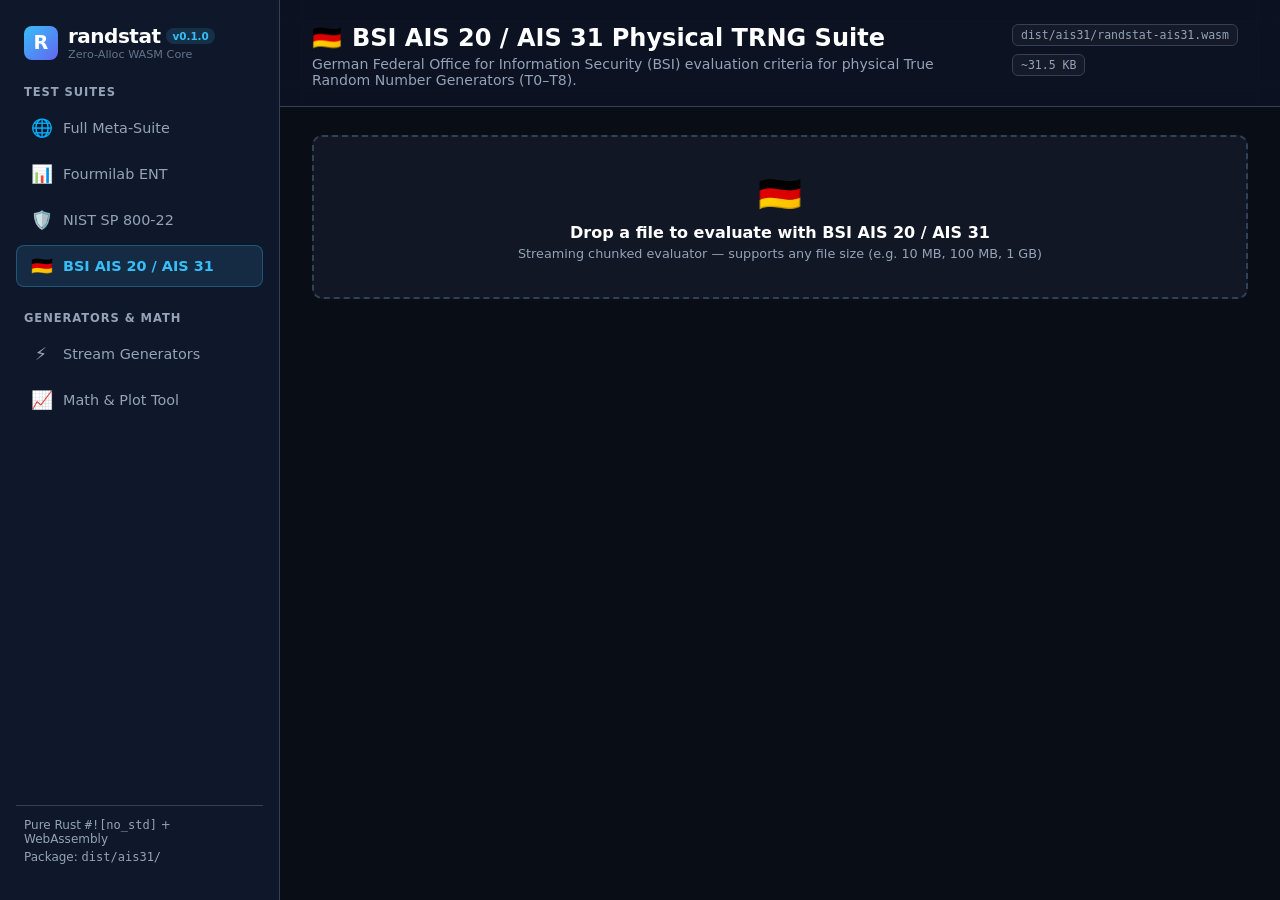
==== examples/ais31.html @ a727498a "- Added Generators, - Added Wasm Example - Correction in NIST/AIS31" ====
<!DOCTYPE html>
<html lang="en">
<head>
  <meta charset="UTF-8">
  <meta name="viewport" content="width=device-width, initial-scale=1.0">
  <title>BSI AIS 20 / AIS 31 Suite — Randstat WebAssembly</title>
  <link rel="stylesheet" href="shared.css">
</head>
<body>

  <!-- ─── Sidebar Navigation ──────────────────────────────────────────────── -->
  <aside id="sidebar">
    <a href="index.html" class="brand">
      <div class="brand-icon">R</div>
      <div>
        <div style="display: flex; align-items: center; gap: 6px;">
          <span class="brand-title">randstat</span>
          <span class="brand-badge">v0.1.0</span>
        </div>
        <div style="font-size: 0.7rem; color: #64748b;">Zero-Alloc WASM Core</div>
      </div>
    </a>

    <div>
      <div class="nav-section-label">Test Suites</div>
      <ul class="nav-list">
        <li>
          <a href="index.html" class="nav-item">
            <span class="icon">🌐</span>
            <span>Full Meta-Suite</span>
          </a>
        </li>
        <li>
          <a href="ent.html" class="nav-item">
            <span class="icon">📊</span>
            <span>Fourmilab ENT</span>
          </a>
        </li>
        <li>
          <a href="nist.html" class="nav-item">
            <span class="icon">🛡️</span>
            <span>NIST SP 800-22</span>
          </a>
        </li>
        <li>
          <a href="ais31.html" class="nav-item active">
            <span class="icon">🇩🇪</span>
            <span>BSI AIS 20 / AIS 31</span>
          </a>
        </li>
      </ul>
    </div>

    <div>
      <div class="nav-section-label">Generators & Math</div>
      <ul class="nav-list">
        <li>
          <a href="generators.html" class="nav-item">
            <span class="icon">⚡</span>
            <span>Stream Generators</span>
          </a>
        </li>
        <li>
          <a href="math.html" class="nav-item">
            <span class="icon">📈</span>
            <span>Math & Plot Tool</span>
          </a>
        </li>
      </ul>
    </div>

    <div class="sidebar-footer">
      <div>Pure Rust <code>#![no_std]</code> + WebAssembly</div>
      <div>Package: <code>dist/ais31/</code></div>
    </div>
  </aside>

  <!-- ─── Main Content Container ──────────────────────────────────────────── -->
  <main id="main-content">
    <header class="page-header">
      <div>
        <h1 class="page-title"><span>🇩🇪</span> BSI AIS 20 / AIS 31 Physical TRNG Suite</h1>
        <p class="page-desc">German Federal Office for Information Security (BSI) evaluation criteria for physical True Random Number Generators (T0–T8).</p>
      </div>
      <div class="page-badges">
        <span class="page-badge">dist/ais31/randstat-ais31.wasm</span>
        <span class="page-badge">~31.5 KB</span>
      </div>
    </header>

    <div class="container">
      <div id="dropzone" class="dropzone">
        <div class="dropzone-icon">🇩🇪</div>
        <div class="dropzone-title">Drop a file to evaluate with BSI AIS 20 / AIS 31</div>
        <div class="dropzone-desc">Streaming chunked evaluator — supports any file size (e.g. 10 MB, 100 MB, 1 GB)</div>
        <input type="file" id="file-input" style="display: none;">
      </div>

      <div id="dashboard-container"></div>
    </div>
  </main>

  <!-- Import ONLY AIS 31 Bundle from dist/ais31/ -->
  <script src="../dist/ais31/randstat-ais31.min.js"></script>
  <script>
    let runner = null;

    async function init() {
      runner = await Ais31Runner.load('../dist/ais31/randstat-ais31.wasm');
      const container = document.getElementById('dashboard-container');
      const dropzone = document.getElementById('dropzone');
      const dropTitle = dropzone.querySelector('.dropzone-title');
      const fileInput = document.getElementById('file-input');

      async function processFile(file) {
        if (!file) return;
        runner.reset();
        const chunkSize = 64 * 1024;
        let offset = 0;
        const total = file.size;

        dropTitle.textContent = `Processing ${file.name} (0%)...`;

        while (offset < total) {
          const slice = file.slice(offset, offset + chunkSize);
          const buf = new Uint8Array(await slice.arrayBuffer());
          runner.update(buf);
          offset += chunkSize;
          const pct = Math.min(100, Math.round((offset / total) * 100));
          dropTitle.textContent = `Evaluating ${file.name} (${pct}%)...`;
        }

        const sizeStr = (total >= 1048576) ? (total / 1048576).toFixed(2) + ' MB' : Math.round(total / 1024) + ' KB';
        dropTitle.textContent = `✓ Evaluated ${file.name} (${sizeStr})`;
        const evaluation = runner.finalize();
        renderAis31Dashboard(container, evaluation);
      }

      dropzone.addEventListener('click', () => fileInput.click());
      fileInput.addEventListener('change', (e) => {
        if (e.target.files.length > 0) {
          processFile(e.target.files[0]);
        }
      });
      dropzone.addEventListener('dragover', (e) => {
        e.preventDefault();
        dropzone.classList.add('dragover');
      });
      dropzone.addEventListener('dragleave', () => dropzone.classList.remove('dragover'));
      dropzone.addEventListener('drop', (e) => {
        e.preventDefault();
        dropzone.classList.remove('dragover');
        if (e.dataTransfer.files.length > 0) {
          processFile(e.dataTransfer.files[0]);
        }
      });
    }

    window.addEventListener('DOMContentLoaded', init);
  </script>
</body>
</html>
---- examples/shared.css ----
:root {
  --bg-base: #090d16;
  --bg-sidebar: #0f172a;
  --bg-card: #1e293b;
  --bg-card-subtle: #182234;
  --border: #334155;
  --border-accent: #38bdf8;
  --text-main: #f8fafc;
  --text-muted: #94a3b8;
  --accent: #38bdf8;
  --accent-hover: #0ea5e9;
  --accent-green: #10b981;
  --accent-purple: #a855f7;
}

* {
  box-sizing: border-box;
  margin: 0;
  padding: 0;
}

body {
  background: var(--bg-base);
  color: var(--text-main);
  font-family: system-ui, -apple-system, BlinkMacSystemFont, 'Segoe UI', Roboto, sans-serif;
  display: flex;
  min-height: 100vh;
  overflow-x: hidden;
}

/* ─── Sidebar Navigation ────────────────────────────────────────────────── */
#sidebar {
  width: 280px;
  background: var(--bg-sidebar);
  border-right: 1px solid var(--border);
  display: flex;
  flex-direction: column;
  flex-shrink: 0;
  padding: 24px 16px;
  gap: 24px;
  z-index: 10;
}

.brand {
  display: flex;
  align-items: center;
  gap: 10px;
  padding: 0 8px;
  text-decoration: none;
}

.brand-icon {
  width: 34px;
  height: 34px;
  background: linear-gradient(135deg, #38bdf8, #6366f1);
  border-radius: 8px;
  display: flex;
  align-items: center;
  justify-content: center;
  font-size: 1.2rem;
  font-weight: 800;
  color: #fff;
}

.brand-title {
  font-size: 1.25rem;
  font-weight: 700;
  color: #fff;
  letter-spacing: -0.5px;
}

.brand-badge {
  font-size: 0.65rem;
  padding: 2px 6px;
  border-radius: 10px;
  background: rgba(56, 189, 248, 0.15);
  color: #38bdf8;
  font-weight: 600;
}

.nav-section-label {
  font-size: 0.72rem;
  font-weight: 700;
  text-transform: uppercase;
  color: var(--text-muted);
  letter-spacing: 0.08em;
  padding: 0 8px;
  margin-bottom: 8px;
}

.nav-list {
  list-style: none;
  display: flex;
  flex-direction: column;
  gap: 4px;
}

.nav-item {
  display: flex;
  align-items: center;
  gap: 12px;
  padding: 10px 14px;
  border-radius: 8px;
  color: var(--text-muted);
  text-decoration: none;
  font-size: 0.9rem;
  font-weight: 500;
  cursor: pointer;
  transition: all 0.15s ease;
  border: 1px solid transparent;
}

.nav-item:hover {
  background: rgba(255, 255, 255, 0.04);
  color: #fff;
}

.nav-item.active {
  background: rgba(56, 189, 248, 0.12);
  color: #38bdf8;
  border-color: rgba(56, 189, 248, 0.3);
  font-weight: 600;
}

.nav-item .icon {
  font-size: 1.1rem;
  width: 20px;
  text-align: center;
}

.sidebar-footer {
  margin-top: auto;
  padding: 12px 8px;
  border-top: 1px solid var(--border);
  font-size: 0.75rem;
  color: var(--text-muted);
  display: flex;
  flex-direction: column;
  gap: 4px;
}

/* ─── Main Content Area ────────────────────────────────────────────────── */
#main-content {
  flex: 1;
  display: flex;
  flex-direction: column;
  height: 100vh;
  overflow-y: auto;
}

.page-header {
  padding: 24px 32px 18px 32px;
  border-bottom: 1px solid var(--border);
  background: rgba(15, 23, 42, 0.6);
  backdrop-filter: blur(12px);
  display: flex;
  justify-content: space-between;
  align-items: flex-start;
  gap: 16px;
}

.page-title {
  font-size: 1.5rem;
  font-weight: 700;
  color: #fff;
  display: flex;
  align-items: center;
  gap: 10px;
}

.page-desc {
  font-size: 0.88rem;
  color: var(--text-muted);
  margin-top: 4px;
}

.page-badges {
  display: flex;
  gap: 8px;
  flex-wrap: wrap;
}

.page-badge {
  font-size: 0.72rem;
  padding: 3px 8px;
  border-radius: 6px;
  border: 1px solid var(--border);
  background: rgba(255, 255, 255, 0.03);
  color: var(--text-muted);
  font-family: ui-monospace, monospace;
}

.container {
  padding: 28px 32px;
  max-width: 1200px;
  width: 100%;
}

/* ─── File Upload Dropzone ─────────────────────────────────────────────── */
.dropzone {
  border: 2px dashed var(--border);
  border-radius: 10px;
  padding: 36px 20px;
  text-align: center;
  background: rgba(30, 41, 59, 0.4);
  cursor: pointer;
  transition: all 0.2s ease;
  margin-bottom: 24px;
}

.dropzone:hover, .dropzone.dragover {
  border-color: var(--accent);
  background: rgba(56, 189, 248, 0.05);
}

.dropzone-icon {
  font-size: 2.2rem;
  margin-bottom: 8px;
}

.dropzone-title {
  font-size: 1rem;
  font-weight: 600;
  color: #fff;
}

.dropzone-desc {
  font-size: 0.8rem;
  color: var(--text-muted);
  margin-top: 4px;
}

/* ─── Math Tool Cards ──────────────────────────────────────────────────── */
.calc-card {
  background: var(--bg-card);
  border: 1px solid var(--border);
  border-radius: 10px;
  padding: 20px;
  margin-bottom: 20px;
}

.calc-grid {
  display: grid;
  grid-template-columns: repeat(auto-fit, minmax(200px, 1fr));
  gap: 16px;
  margin-bottom: 16px;
}

.calc-input-group label {
  display: block;
  font-size: 0.8rem;
  font-weight: 600;
  color: var(--text-muted);
  margin-bottom: 6px;
}

.calc-input-group input {
  width: 100%;
  background: #0f172a;
  border: 1px solid var(--border);
  color: #fff;
  padding: 8px 12px;
  border-radius: 6px;
  font-size: 0.9rem;
}

.calc-results {
  background: #0f172a;
  border-radius: 6px;
  padding: 16px;
  display: grid;
  grid-template-columns: repeat(auto-fit, minmax(160px, 1fr));
  gap: 12px;
  font-family: ui-monospace, monospace;
}

.calc-metric-name {
  font-size: 0.72rem;
  color: var(--text-muted);
}

.calc-metric-val {
  font-size: 1.15rem;
  font-weight: 700;
  color: #38bdf8;
  margin-top: 2px;
}
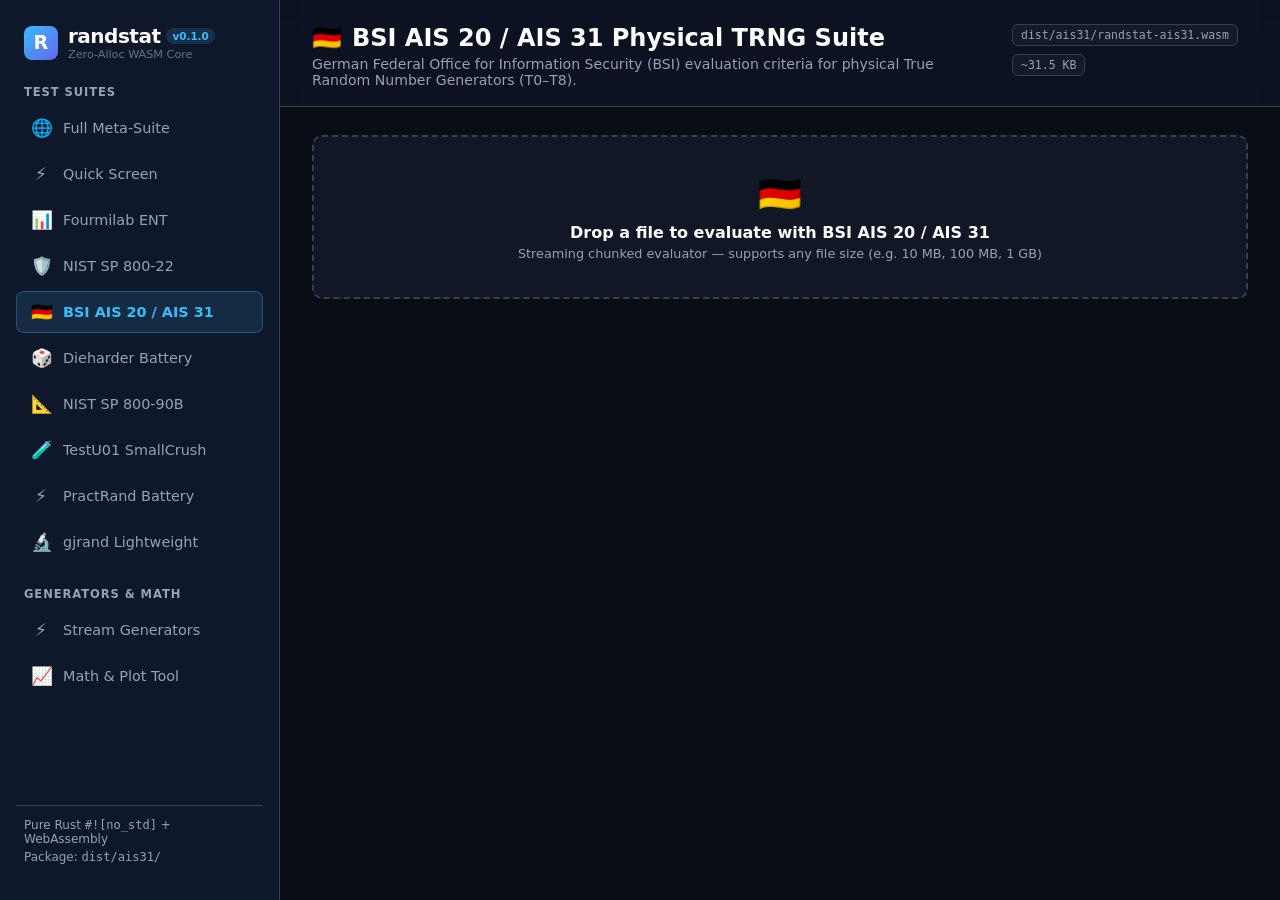
==== commit d35dfd48: "Add NIST SP 800-90B and TestU01 Benchmark Suite implementations - Implemented Sp80090bRunner class f" ====
--- a/examples/ais31.html
+++ b/examples/ais31.html
@@ -31,6 +31,12 @@
           </a>
         </li>
         <li>
+          <a href="quick.html" class="nav-item">
+            <span class="icon">⚡</span>
+            <span>Quick Screen</span>
+          </a>
+        </li>
+        <li>
           <a href="ent.html" class="nav-item">
             <span class="icon">📊</span>
             <span>Fourmilab ENT</span>
@@ -46,6 +52,36 @@
           <a href="ais31.html" class="nav-item active">
             <span class="icon">🇩🇪</span>
             <span>BSI AIS 20 / AIS 31</span>
+          </a>
+        </li>
+        <li>
+          <a href="dieharder.html" class="nav-item">
+            <span class="icon">🎲</span>
+            <span>Dieharder Battery</span>
+          </a>
+        </li>
+        <li>
+          <a href="sp80090b.html" class="nav-item">
+            <span class="icon">📐</span>
+            <span>NIST SP 800-90B</span>
+          </a>
+        </li>
+        <li>
+          <a href="testu01.html" class="nav-item">
+            <span class="icon">🧪</span>
+            <span>TestU01 SmallCrush</span>
+          </a>
+        </li>
+        <li>
+          <a href="practrand.html" class="nav-item">
+            <span class="icon">⚡</span>
+            <span>PractRand Battery</span>
+          </a>
+        </li>
+        <li>
+          <a href="gjrand.html" class="nav-item">
+            <span class="icon">🔬</span>
+            <span>gjrand Lightweight</span>
           </a>
         </li>
       </ul>
